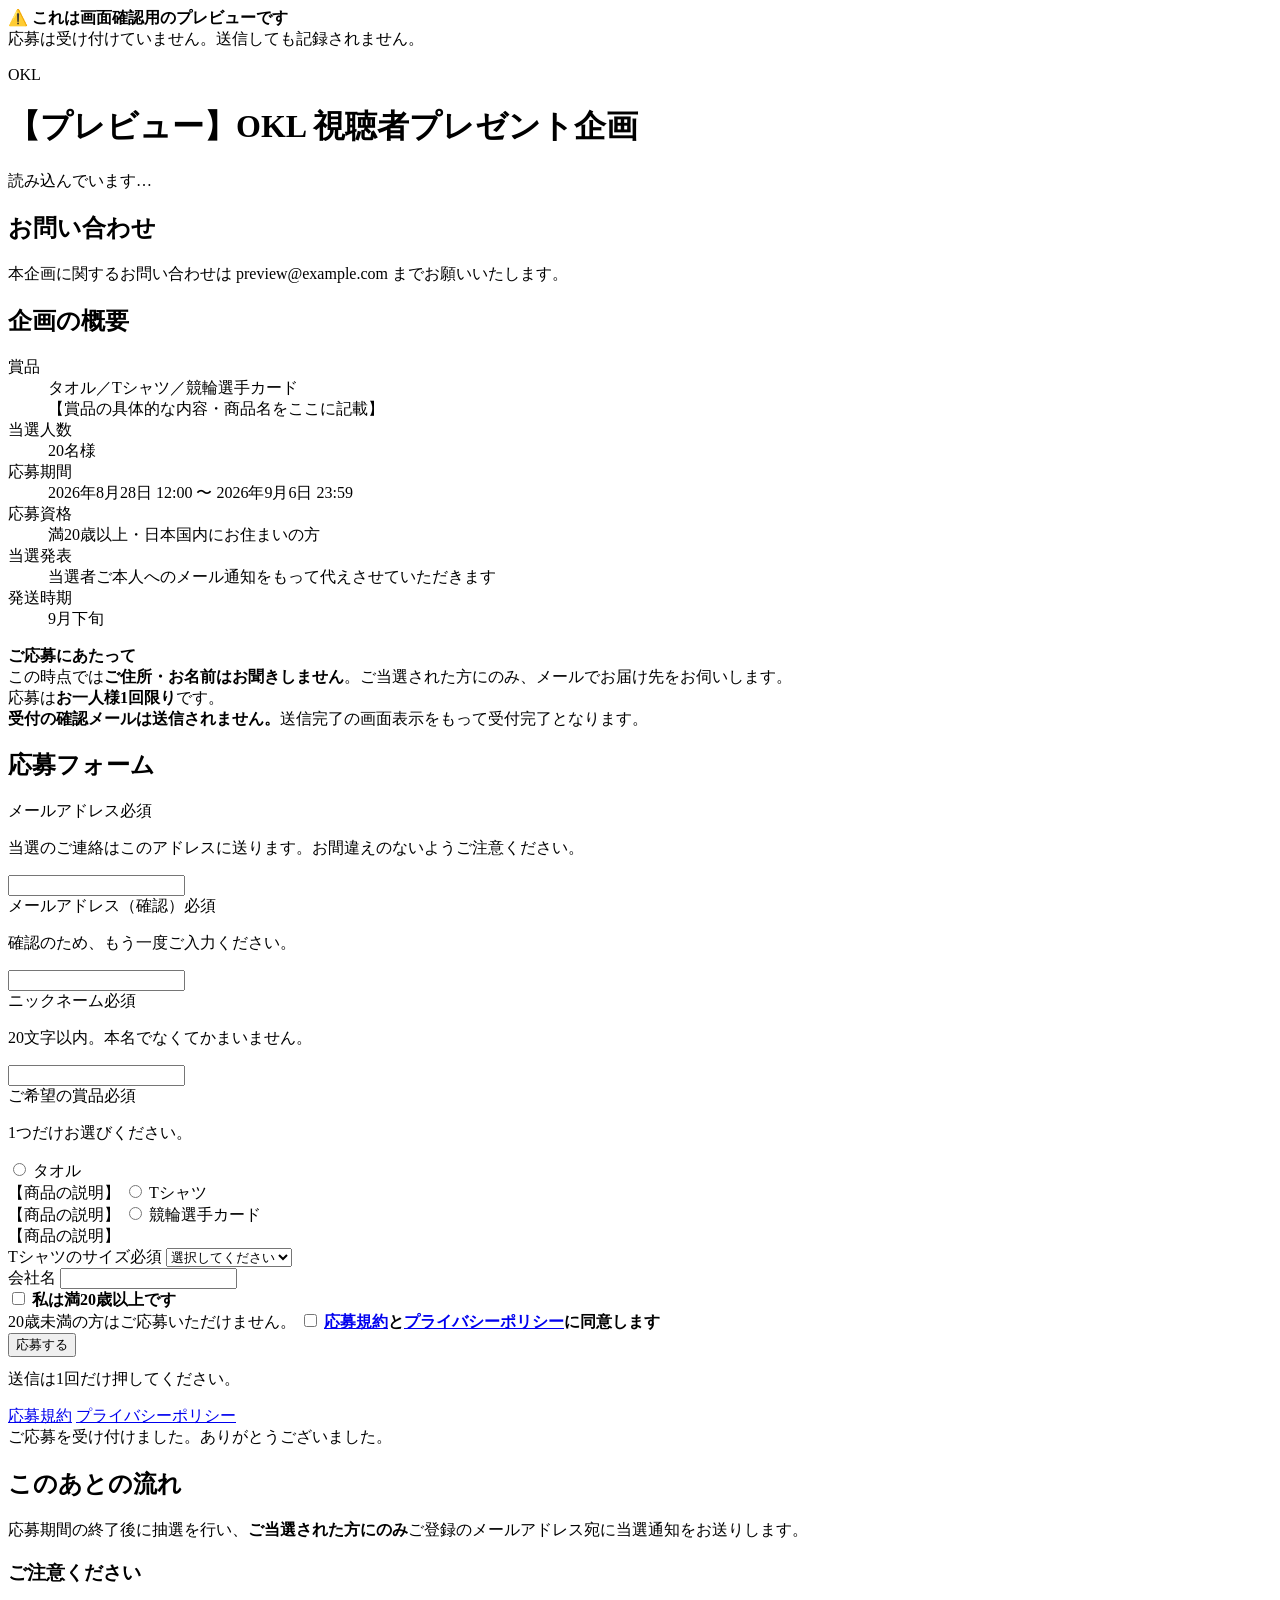
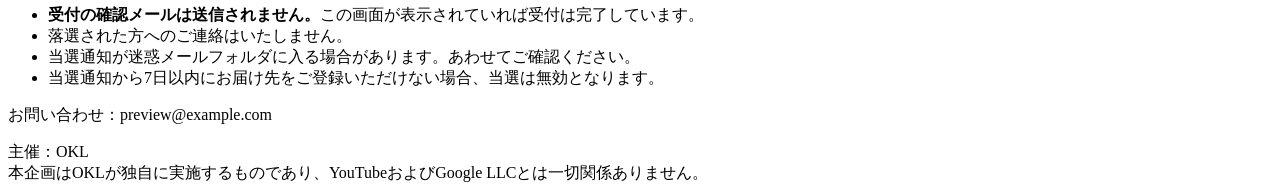
==== index.html @ bd2b7a3a "Add index.html" ====
<!DOCTYPE html>
<html lang="ja">
<head>
<meta charset="UTF-8">
<meta name="viewport" content="width=device-width, initial-scale=1">
<meta name="robots" content="noindex">
<title>視聴者プレゼント企画 応募ページ｜OKL</title>
<link rel="stylesheet" href="style.css">
</head>
<body>

<header>
  <div class="wrap">
    <p class="brand">OKL</p>
    <h1 id="pageTitle">視聴者プレゼント企画</h1>
  </div>
</header>

<div class="wrap">

  <!-- 読み込み中 -->
  <div id="loading" class="card center">
    <p>読み込んでいます…</p>
  </div>

  <!-- 受付期間外 -->
  <div id="closedArea" class="hidden">
    <div id="closedMsg" class="msg info"></div>
    <div class="card">
      <h2>お問い合わせ</h2>
      <p class="small">本企画に関するお問い合わせは <span id="contactClosed">事務局</span> までお願いいたします。</p>
    </div>
  </div>

  <!-- 応募フォーム -->
  <div id="formArea" class="hidden">

    <div class="card">
      <h2>企画の概要</h2>
      <dl class="spec">
        <div><dt>賞品</dt><dd>
          タオル／Tシャツ／競輪選手カード<br>
          <span class="small">【賞品の具体的な内容・商品名をここに記載】</span>
        </dd></div>
        <div><dt>当選人数</dt><dd><span id="specWinners">20</span>名様</dd></div>
        <div><dt>応募期間</dt><dd><span id="specPeriod"></span></dd></div>
        <div><dt>応募資格</dt><dd>満20歳以上・日本国内にお住まいの方</dd></div>
        <div><dt>当選発表</dt><dd>当選者ご本人へのメール通知をもって代えさせていただきます</dd></div>
        <div><dt>発送時期</dt><dd id="specShip">当選者確定後、順次発送いたします</dd></div>
      </dl>
    </div>

    <div class="notice">
      <strong>ご応募にあたって</strong><br>
      この時点では<strong>ご住所・お名前はお聞きしません</strong>。ご当選された方にのみ、メールでお届け先をお伺いします。<br>
      応募は<strong>お一人様1回限り</strong>です。<br>
      <strong>受付の確認メールは送信されません。</strong>送信完了の画面表示をもって受付完了となります。
    </div>

    <form id="applyForm" class="card" novalidate>
      <h2>応募フォーム</h2>

      <div id="formError" class="msg error hidden"></div>

      <div class="field">
        <label class="q" for="email">メールアドレス<span class="req">必須</span></label>
        <p class="hint">当選のご連絡はこのアドレスに送ります。お間違えのないようご注意ください。</p>
        <input type="email" id="email" name="email" autocomplete="email" inputmode="email" required>
      </div>

      <div class="field">
        <label class="q" for="email2">メールアドレス（確認）<span class="req">必須</span></label>
        <p class="hint">確認のため、もう一度ご入力ください。</p>
        <input type="email" id="email2" name="email2" autocomplete="off" inputmode="email" required>
      </div>

      <div class="field">
        <label class="q" for="nickname">ニックネーム<span class="req">必須</span></label>
        <p class="hint">20文字以内。本名でなくてかまいません。</p>
        <input type="text" id="nickname" name="nickname" maxlength="20" required>
      </div>

      <div class="field">
        <span class="q">ご希望の賞品<span class="req">必須</span></span>
        <p class="hint">1つだけお選びください。</p>
        <div class="choices">
          <label class="choice">
            <input type="radio" name="prize" value="タオル" required>
            <span><span class="label">タオル</span><br><span class="sub">【商品の説明】</span></span>
          </label>
          <label class="choice">
            <input type="radio" name="prize" value="Tシャツ">
            <span><span class="label">Tシャツ</span><br><span class="sub">【商品の説明】</span></span>
          </label>
          <label class="choice">
            <input type="radio" name="prize" value="カード">
            <span><span class="label">競輪選手カード</span><br><span class="sub">【商品の説明】</span></span>
          </label>
        </div>
      </div>

      <div class="field hidden" id="sizeField">
        <label class="q" for="size">Tシャツのサイズ<span class="req">必須</span></label>
        <select id="size" name="size">
          <option value="">選択してください</option>
        </select>
      </div>

      <!-- bot対策：人間には見えない欄。入力があれば機械とみなす -->
      <div class="hp" aria-hidden="true">
        <label for="company">会社名</label>
        <input type="text" id="company" name="company" tabindex="-1" autocomplete="off">
      </div>

      <div class="field">
        <label class="agree">
          <input type="checkbox" id="ageOk" required>
          <span><strong>私は満20歳以上です</strong><br>
          <span class="small">20歳未満の方はご応募いただけません。</span></span>
        </label>
        <label class="agree">
          <input type="checkbox" id="agree" required>
          <span><strong><a href="kiyaku.html" target="_blank" rel="noopener">応募規約</a>と<a href="privacy.html" target="_blank" rel="noopener">プライバシーポリシー</a>に同意します</strong></span>
        </label>
      </div>

      <button type="submit" class="btn" id="submitBtn">応募する</button>
      <p class="small center" style="margin-top:12px">送信は1回だけ押してください。</p>
    </form>

    <div class="links">
      <a href="kiyaku.html">応募規約</a>
      <a href="privacy.html">プライバシーポリシー</a>
    </div>
  </div>

  <!-- 応募完了 -->
  <div id="doneArea" class="hidden">
    <div class="msg done">ご応募を受け付けました。ありがとうございました。</div>
    <div class="card">
      <h2>このあとの流れ</h2>
      <p>応募期間の終了後に抽選を行い、<strong>ご当選された方にのみ</strong>ご登録のメールアドレス宛に当選通知をお送りします。</p>
      <h3>ご注意ください</h3>
      <ul>
        <li><strong>受付の確認メールは送信されません。</strong>この画面が表示されていれば受付は完了しています。</li>
        <li>落選された方へのご連絡はいたしません。</li>
        <li>当選通知が迷惑メールフォルダに入る場合があります。あわせてご確認ください。</li>
        <li>当選通知から<span id="doneDeadline">7</span>日以内にお届け先をご登録いただけない場合、当選は無効となります。</li>
      </ul>
      <p class="small">お問い合わせ：<span id="contactDone">事務局</span></p>
    </div>
  </div>

</div>

<footer>
  <div class="wrap">
    主催：OKL<br>
    本企画はOKLが独自に実施するものであり、YouTubeおよびGoogle LLCとは一切関係ありません。
  </div>
</footer>

<script src="config.js"></script>
<script src="app.js"></script>
</body>
</html>
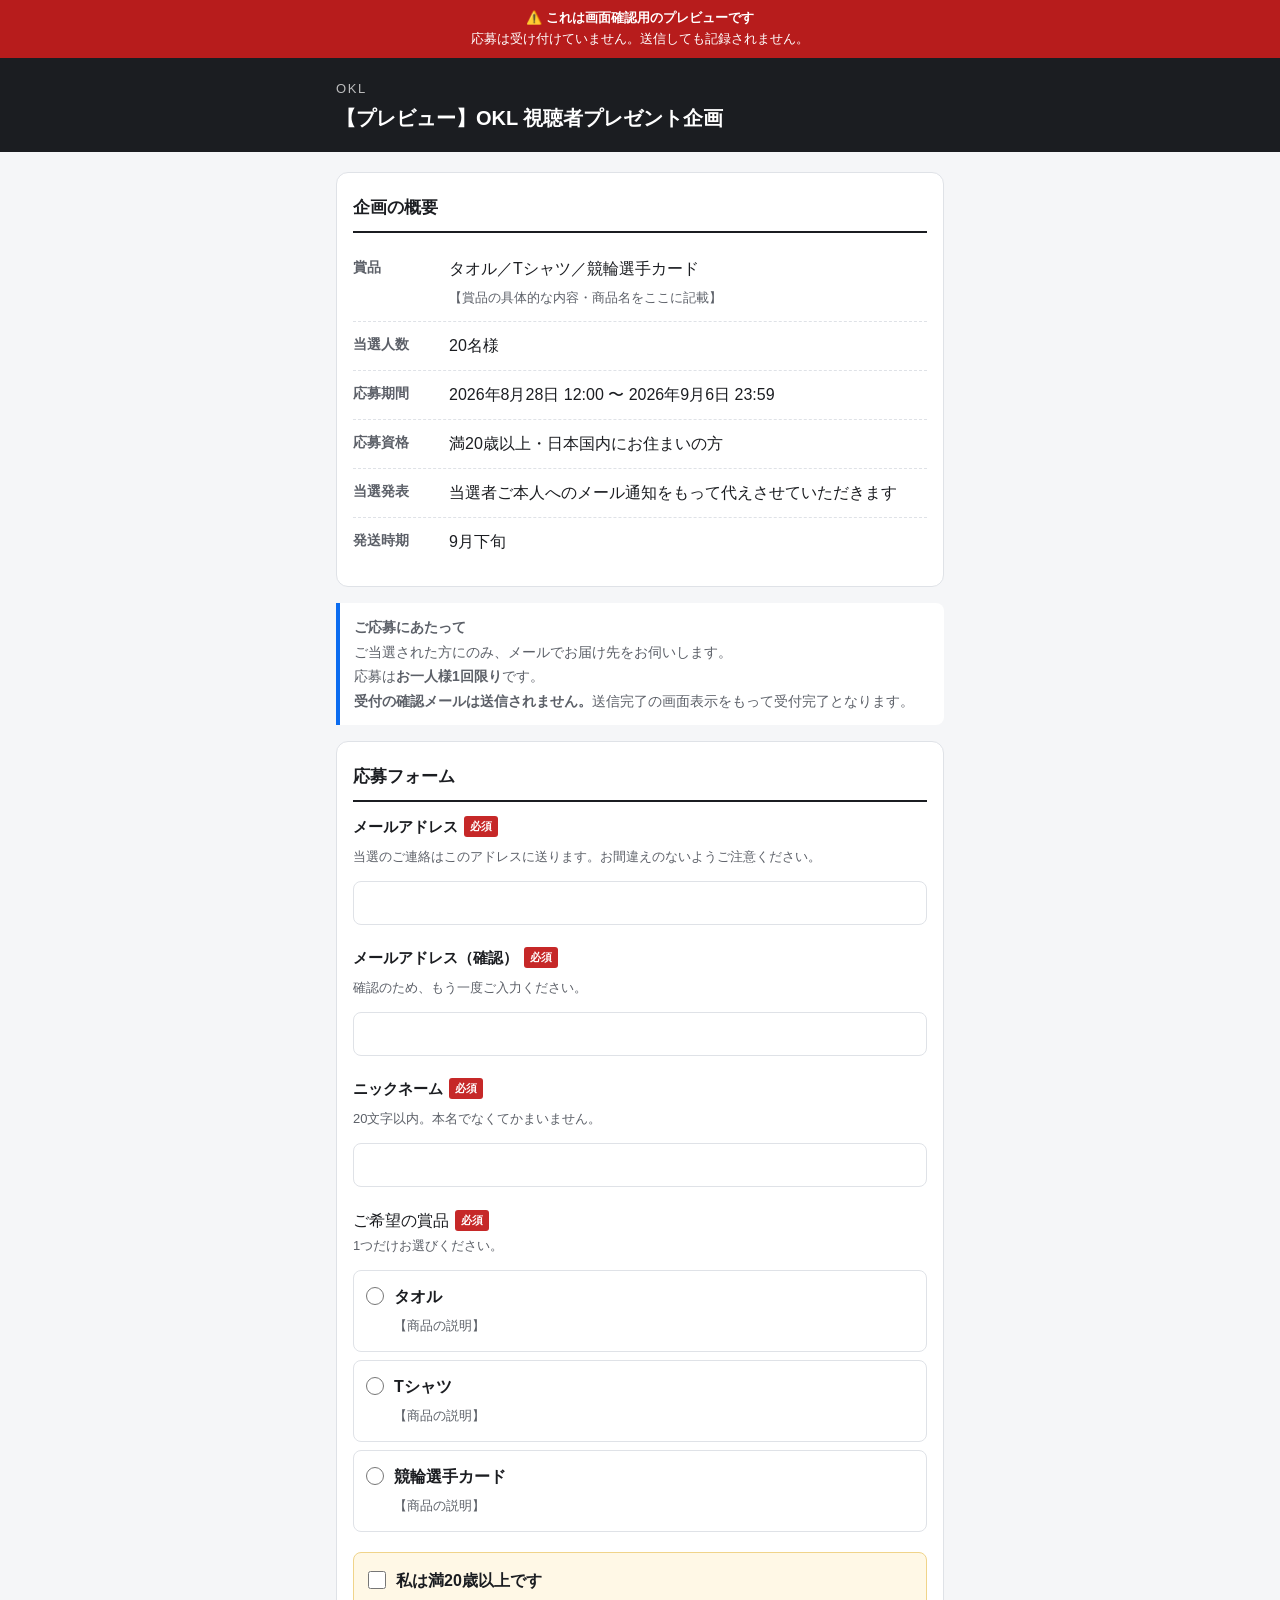
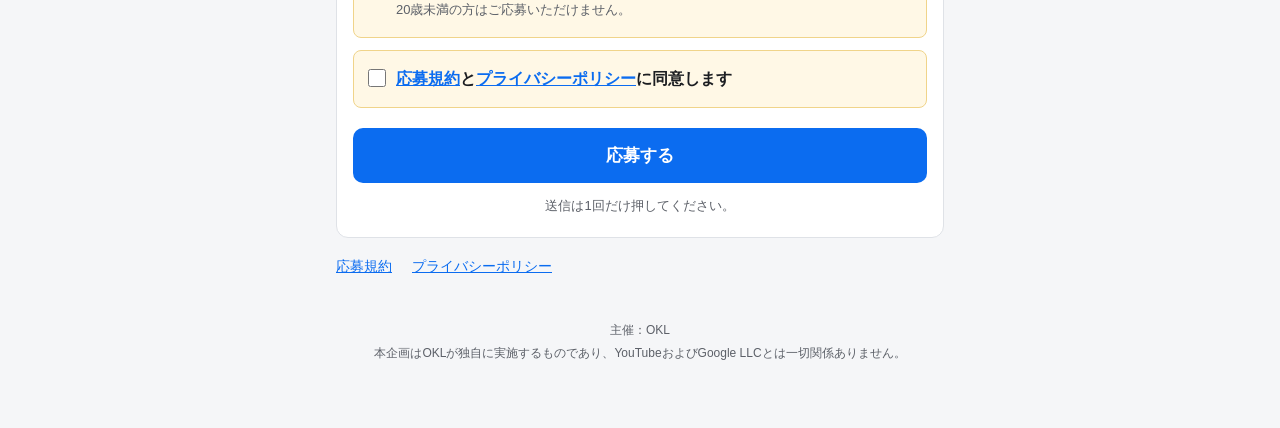
==== commit 8d0ca370: "Remove first sentence from application notice" ====
--- a/index.html
+++ b/index.html
@@ -52,7 +52,7 @@
 
     <div class="notice">
       <strong>ご応募にあたって</strong><br>
-      この時点では<strong>ご住所・お名前はお聞きしません</strong>。ご当選された方にのみ、メールでお届け先をお伺いします。<br>
+      ご当選された方にのみ、メールでお届け先をお伺いします。<br>
       応募は<strong>お一人様1回限り</strong>です。<br>
       <strong>受付の確認メールは送信されません。</strong>送信完了の画面表示をもって受付完了となります。
     </div>
--- a/style.css
+++ b/style.css
@@ -0,0 +1,273 @@
+/* OKL 視聴者プレゼント企画 応募サイト — 共通スタイル（スマホ優先） */
+
+:root {
+  --bg: #f5f6f8;
+  --card: #ffffff;
+  --ink: #1b1d21;
+  --ink-sub: #5c6068;
+  --line: #dfe2e7;
+  --accent: #0b6cf0;
+  --accent-dark: #084fb0;
+  --danger: #c62828;
+  --ok: #1b7a3d;
+  --radius: 12px;
+}
+
+* { box-sizing: border-box; }
+
+html { -webkit-text-size-adjust: 100%; }
+
+body {
+  margin: 0;
+  padding: 0 0 64px;
+  background: var(--bg);
+  color: var(--ink);
+  font-family: -apple-system, BlinkMacSystemFont, "Hiragino Sans", "Noto Sans JP",
+    "Yu Gothic UI", Meiryo, sans-serif;
+  font-size: 16px;
+  line-height: 1.75;
+}
+
+.wrap {
+  max-width: 640px;
+  margin: 0 auto;
+  padding: 0 16px;
+}
+
+/* ヘッダー */
+header {
+  background: var(--ink);
+  color: #fff;
+  padding: 20px 0;
+  margin-bottom: 20px;
+}
+header .wrap { display: block; }
+header .brand {
+  font-size: 13px;
+  letter-spacing: .12em;
+  opacity: .7;
+  margin: 0 0 4px;
+}
+header h1 {
+  font-size: 20px;
+  margin: 0;
+  line-height: 1.4;
+}
+
+/* カード */
+.card {
+  background: var(--card);
+  border: 1px solid var(--line);
+  border-radius: var(--radius);
+  padding: 20px 16px;
+  margin-bottom: 16px;
+}
+.card h2 {
+  font-size: 17px;
+  margin: 0 0 12px;
+  padding-bottom: 8px;
+  border-bottom: 2px solid var(--ink);
+}
+.card h3 {
+  font-size: 15px;
+  margin: 20px 0 6px;
+}
+.card p { margin: 0 0 12px; }
+.card p:last-child { margin-bottom: 0; }
+
+/* 概要の定義リスト */
+dl.spec { margin: 0; }
+dl.spec div {
+  display: flex;
+  gap: 12px;
+  padding: 10px 0;
+  border-bottom: 1px dashed var(--line);
+}
+dl.spec div:last-child { border-bottom: none; }
+dl.spec dt {
+  flex: 0 0 84px;
+  font-weight: 700;
+  font-size: 14px;
+  color: var(--ink-sub);
+}
+dl.spec dd { margin: 0; flex: 1; }
+
+/* フォーム */
+.field { margin-bottom: 20px; }
+.field > label.q {
+  display: block;
+  font-weight: 700;
+  font-size: 15px;
+  margin-bottom: 6px;
+}
+.req {
+  display: inline-block;
+  background: var(--danger);
+  color: #fff;
+  font-size: 11px;
+  font-weight: 700;
+  border-radius: 3px;
+  padding: 1px 6px;
+  margin-left: 6px;
+  vertical-align: 2px;
+}
+.hint {
+  font-size: 13px;
+  color: var(--ink-sub);
+  margin: 4px 0 8px;
+}
+
+input[type="text"],
+input[type="email"],
+input[type="tel"],
+select,
+textarea {
+  width: 100%;
+  padding: 12px;
+  font-size: 16px; /* 16px未満だとiOSで拡大される */
+  font-family: inherit;
+  color: var(--ink);
+  background: #fff;
+  border: 1px solid var(--line);
+  border-radius: 8px;
+}
+input:focus, select:focus, textarea:focus {
+  outline: 2px solid var(--accent);
+  outline-offset: 1px;
+  border-color: var(--accent);
+}
+
+/* ラジオ・チェック */
+.choices { display: grid; gap: 8px; }
+.choice {
+  display: flex;
+  align-items: flex-start;
+  gap: 10px;
+  padding: 12px;
+  border: 1px solid var(--line);
+  border-radius: 8px;
+  cursor: pointer;
+  background: #fff;
+}
+.choice:has(input:checked) {
+  border-color: var(--accent);
+  background: #eef5ff;
+}
+.choice input { margin: 4px 0 0; flex: 0 0 auto; width: 18px; height: 18px; }
+.choice .label { font-weight: 700; }
+.choice .sub { font-size: 13px; color: var(--ink-sub); font-weight: 400; }
+
+.agree {
+  display: flex;
+  align-items: flex-start;
+  gap: 10px;
+  padding: 14px;
+  background: #fff8e6;
+  border: 1px solid #f0d48a;
+  border-radius: 8px;
+  margin-bottom: 12px;
+  cursor: pointer;
+}
+.agree input { margin: 4px 0 0; width: 18px; height: 18px; flex: 0 0 auto; }
+
+/* honeypot：人間には見えない。botだけが埋める */
+.hp {
+  position: absolute;
+  left: -9999px;
+  width: 1px;
+  height: 1px;
+  overflow: hidden;
+}
+
+/* ボタン */
+.btn {
+  display: block;
+  width: 100%;
+  padding: 16px;
+  font-size: 17px;
+  font-weight: 700;
+  font-family: inherit;
+  color: #fff;
+  background: var(--accent);
+  border: none;
+  border-radius: 10px;
+  cursor: pointer;
+}
+.btn:hover:not(:disabled) { background: var(--accent-dark); }
+.btn:disabled { background: #a9b0ba; cursor: not-allowed; }
+
+/* メッセージ */
+.msg {
+  padding: 14px;
+  border-radius: 8px;
+  margin-bottom: 16px;
+  font-weight: 700;
+}
+.msg.error { background: #fdecea; border: 1px solid #f5c2be; color: var(--danger); }
+.msg.info  { background: #eef5ff; border: 1px solid #bcd7fb; color: var(--accent-dark); }
+.msg.done  { background: #e8f6ec; border: 1px solid #b4dfc2; color: var(--ok); }
+
+.notice {
+  font-size: 14px;
+  color: var(--ink-sub);
+  background: #fff;
+  border-left: 4px solid var(--accent);
+  padding: 12px 14px;
+  border-radius: 0 8px 8px 0;
+  margin-bottom: 16px;
+}
+
+/* 規約・PPの本文 */
+.doc { font-size: 15px; }
+.doc h2 { font-size: 16px; margin-top: 28px; }
+.doc h2:first-of-type { margin-top: 0; }
+.doc ol, .doc ul { padding-left: 1.4em; margin: 0 0 12px; }
+.doc li { margin-bottom: 6px; }
+.doc table {
+  width: 100%;
+  border-collapse: collapse;
+  margin: 0 0 12px;
+  font-size: 14px;
+}
+.doc th, .doc td {
+  border: 1px solid var(--line);
+  padding: 8px;
+  text-align: left;
+  vertical-align: top;
+}
+.doc th { background: #f0f2f5; white-space: nowrap; }
+.table-scroll { overflow-x: auto; }
+
+/* リンク・フッター */
+a { color: var(--accent); }
+.links {
+  display: flex;
+  flex-wrap: wrap;
+  gap: 8px 20px;
+  font-size: 14px;
+  margin-bottom: 16px;
+}
+footer {
+  text-align: center;
+  font-size: 12px;
+  color: var(--ink-sub);
+  padding: 24px 16px 0;
+  line-height: 1.9;
+}
+
+.center { text-align: center; }
+.hidden { display: none !important; }
+.small { font-size: 13px; color: var(--ink-sub); }
+
+/* プレビュー中の警告バー（GAS_URL を設定すると自動的に出なくなる） */
+#previewBar {
+  position: sticky;
+  top: 0;
+  z-index: 100;
+  background: #b71c1c;
+  color: #fff;
+  text-align: center;
+  font-size: 13px;
+  line-height: 1.6;
+  padding: 8px 12px;
+}
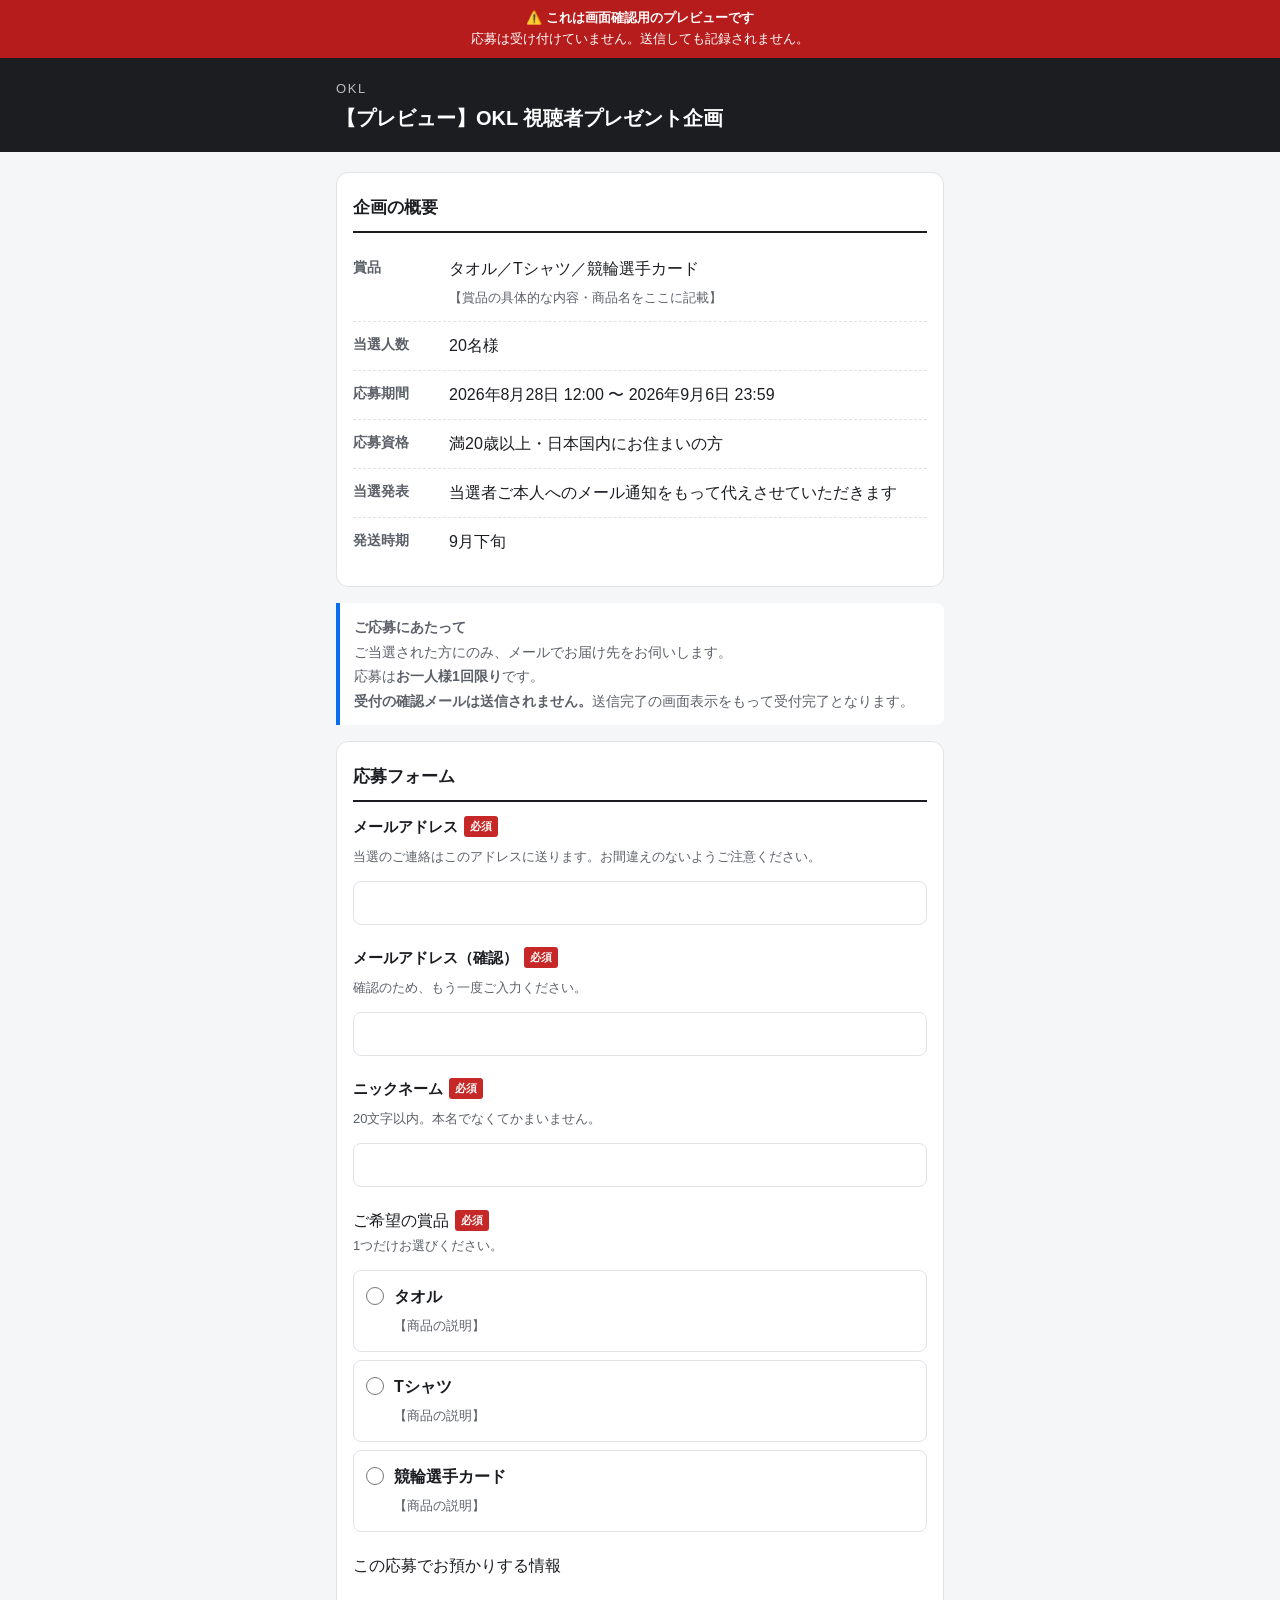
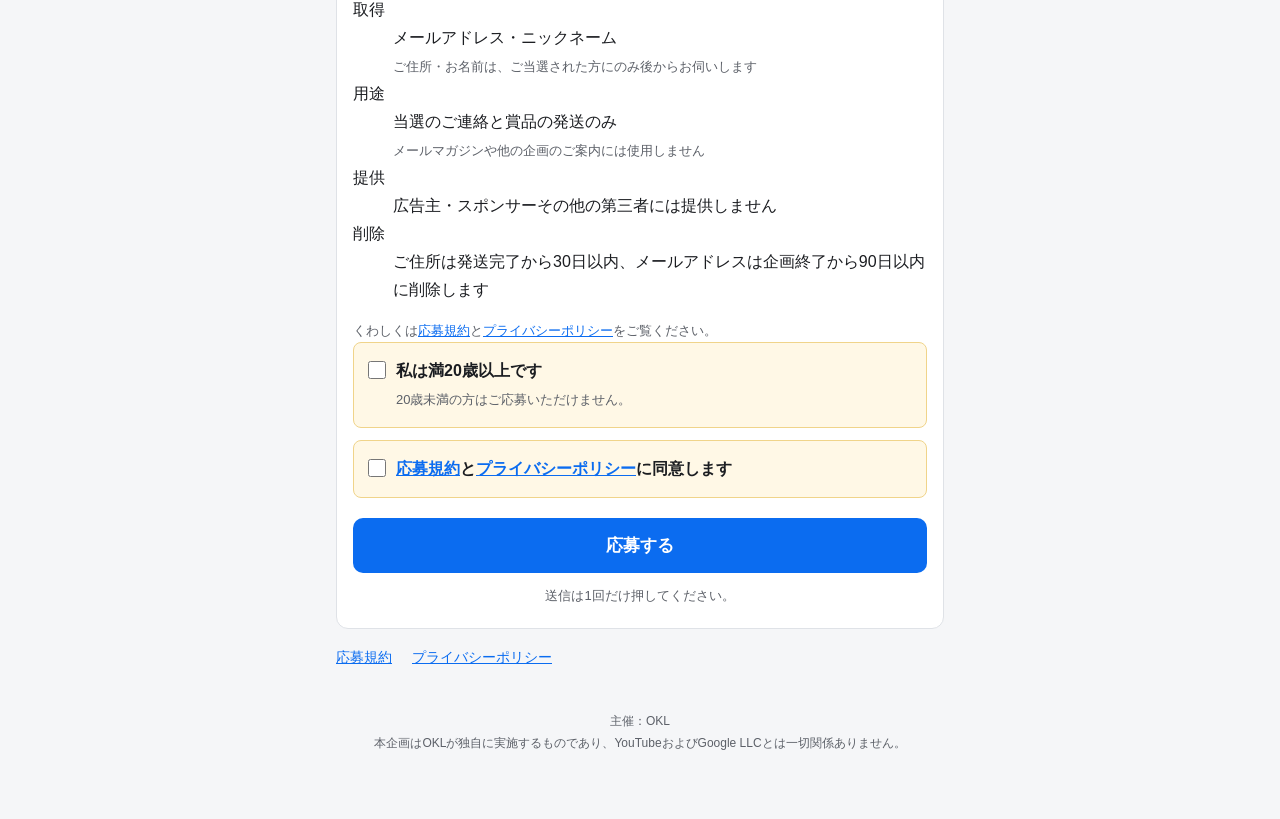
==== commit 72d6d15b: "Show privacy key points above the consent checkbox" ====
--- a/index.html
+++ b/index.html
@@ -113,6 +113,33 @@
       </div>
 
       <div class="field">
+        <!-- 同意チェックの直前に要点を出す。規約・PPを開かなくても
+             「何を取る・何に使う・いつ消す」が分かるようにするため -->
+        <div class="consent">
+          <p class="cs-title">この応募でお預かりする情報</p>
+          <dl>
+            <div>
+              <dt>取得</dt>
+              <dd>メールアドレス・ニックネーム<br>
+                <span class="small">ご住所・お名前は、ご当選された方にのみ後からお伺いします</span></dd>
+            </div>
+            <div>
+              <dt>用途</dt>
+              <dd>当選のご連絡と賞品の発送のみ<br>
+                <span class="small">メールマガジンや他の企画のご案内には使用しません</span></dd>
+            </div>
+            <div>
+              <dt>提供</dt>
+              <dd>広告主・スポンサーその他の第三者には提供しません</dd>
+            </div>
+            <div>
+              <dt>削除</dt>
+              <dd>ご住所は発送完了から30日以内、メールアドレスは企画終了から90日以内に削除します</dd>
+            </div>
+          </dl>
+          <p class="small">くわしくは<a href="kiyaku.html" target="_blank" rel="noopener">応募規約</a>と<a href="privacy.html" target="_blank" rel="noopener">プライバシーポリシー</a>をご覧ください。</p>
+        </div>
+
         <label class="agree">
           <input type="checkbox" id="ageOk" required>
           <span><strong>私は満20歳以上です</strong><br>
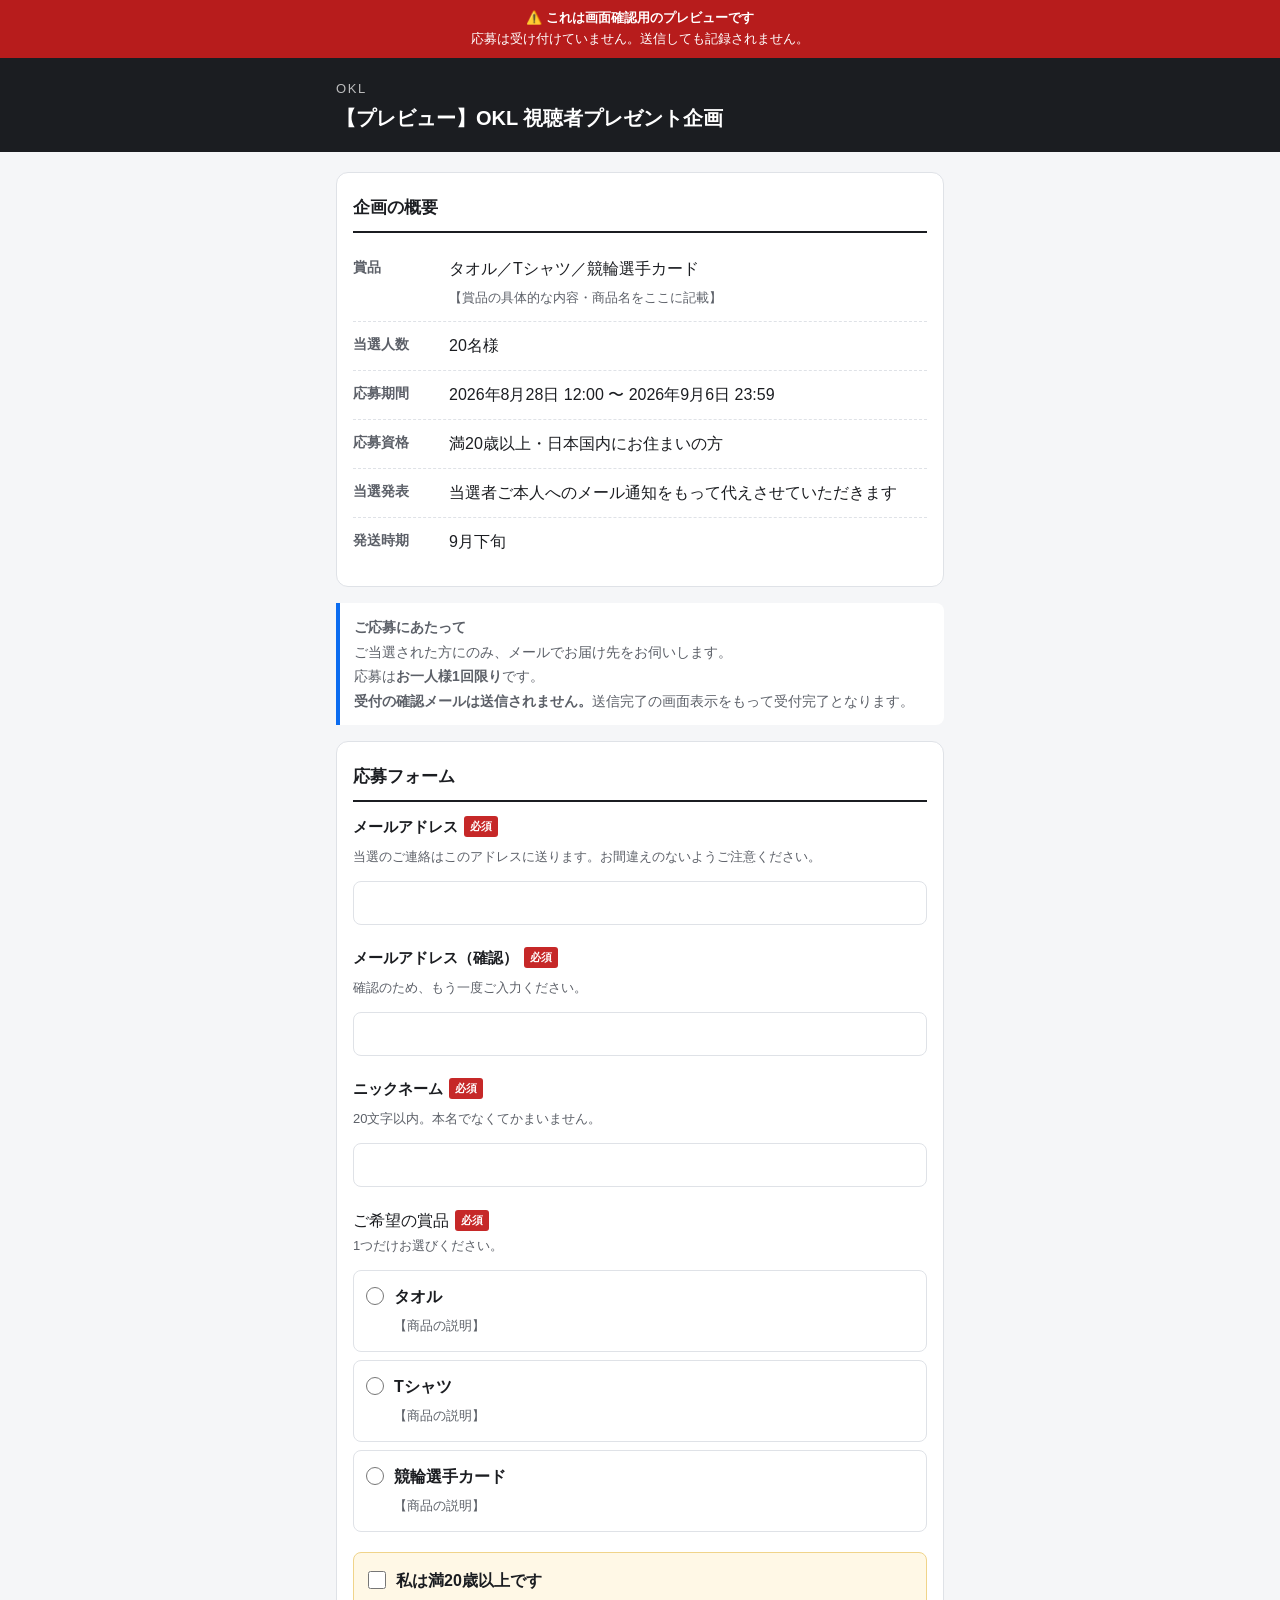
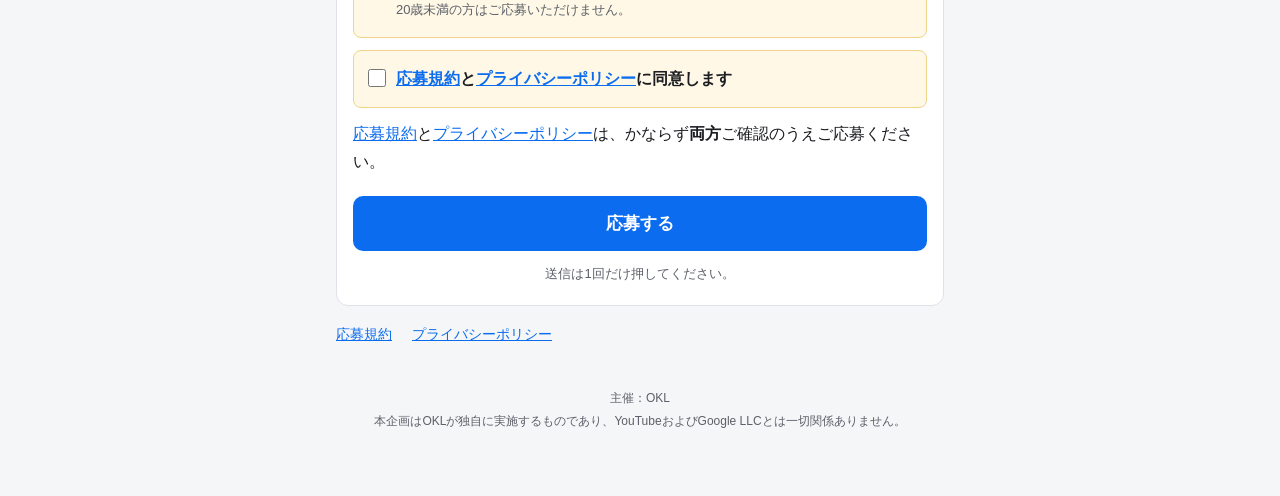
==== commit 6b21eeb8: "Replace key-points box with a note under the consent checkboxes" ====
--- a/index.html
+++ b/index.html
@@ -113,33 +113,6 @@
       </div>
 
       <div class="field">
-        <!-- 同意チェックの直前に要点を出す。規約・PPを開かなくても
-             「何を取る・何に使う・いつ消す」が分かるようにするため -->
-        <div class="consent">
-          <p class="cs-title">この応募でお預かりする情報</p>
-          <dl>
-            <div>
-              <dt>取得</dt>
-              <dd>メールアドレス・ニックネーム<br>
-                <span class="small">ご住所・お名前は、ご当選された方にのみ後からお伺いします</span></dd>
-            </div>
-            <div>
-              <dt>用途</dt>
-              <dd>当選のご連絡と賞品の発送のみ<br>
-                <span class="small">メールマガジンや他の企画のご案内には使用しません</span></dd>
-            </div>
-            <div>
-              <dt>提供</dt>
-              <dd>広告主・スポンサーその他の第三者には提供しません</dd>
-            </div>
-            <div>
-              <dt>削除</dt>
-              <dd>ご住所は発送完了から30日以内、メールアドレスは企画終了から90日以内に削除します</dd>
-            </div>
-          </dl>
-          <p class="small">くわしくは<a href="kiyaku.html" target="_blank" rel="noopener">応募規約</a>と<a href="privacy.html" target="_blank" rel="noopener">プライバシーポリシー</a>をご覧ください。</p>
-        </div>
-
         <label class="agree">
           <input type="checkbox" id="ageOk" required>
           <span><strong>私は満20歳以上です</strong><br>
@@ -149,6 +122,9 @@
           <input type="checkbox" id="agree" required>
           <span><strong><a href="kiyaku.html" target="_blank" rel="noopener">応募規約</a>と<a href="privacy.html" target="_blank" rel="noopener">プライバシーポリシー</a>に同意します</strong></span>
         </label>
+        <p class="consent-note">
+          <a href="kiyaku.html" target="_blank" rel="noopener">応募規約</a>と<a href="privacy.html" target="_blank" rel="noopener">プライバシーポリシー</a>は、かならず<strong>両方</strong>ご確認のうえご応募ください。
+        </p>
       </div>
 
       <button type="submit" class="btn" id="submitBtn">応募する</button>
--- a/style.css
+++ b/style.css
@@ -157,6 +157,48 @@
 .choice .label { font-weight: 700; }
 .choice .sub { font-size: 13px; color: var(--ink-sub); font-weight: 400; }
 
+/* 同意チェックの直前に出す要点ボックス */
+.consent {
+  border: 1px solid var(--line);
+  border-radius: 8px;
+  background: #fbfcfd;
+  padding: 14px;
+  margin-bottom: 14px;
+}
+.consent .cs-title {
+  font-weight: 700;
+  font-size: 14px;
+  margin: 0 0 10px;
+  padding-bottom: 8px;
+  border-bottom: 1px solid var(--line);
+}
+.consent dl { margin: 0 0 10px; }
+.consent dl div {
+  display: flex;
+  gap: 10px;
+  padding: 8px 0;
+  border-bottom: 1px dashed var(--line);
+}
+.consent dl div:last-child { border-bottom: none; }
+.consent dt {
+  flex: 0 0 46px;
+  font-size: 12px;
+  font-weight: 700;
+  color: #fff;
+  background: var(--ink-sub);
+  border-radius: 4px;
+  height: 22px;
+  line-height: 22px;
+  text-align: center;
+}
+.consent dd {
+  margin: 0;
+  flex: 1;
+  font-size: 14px;
+  line-height: 1.6;
+}
+.consent > p:last-child { margin: 0; }
+
 .agree {
   display: flex;
   align-items: flex-start;
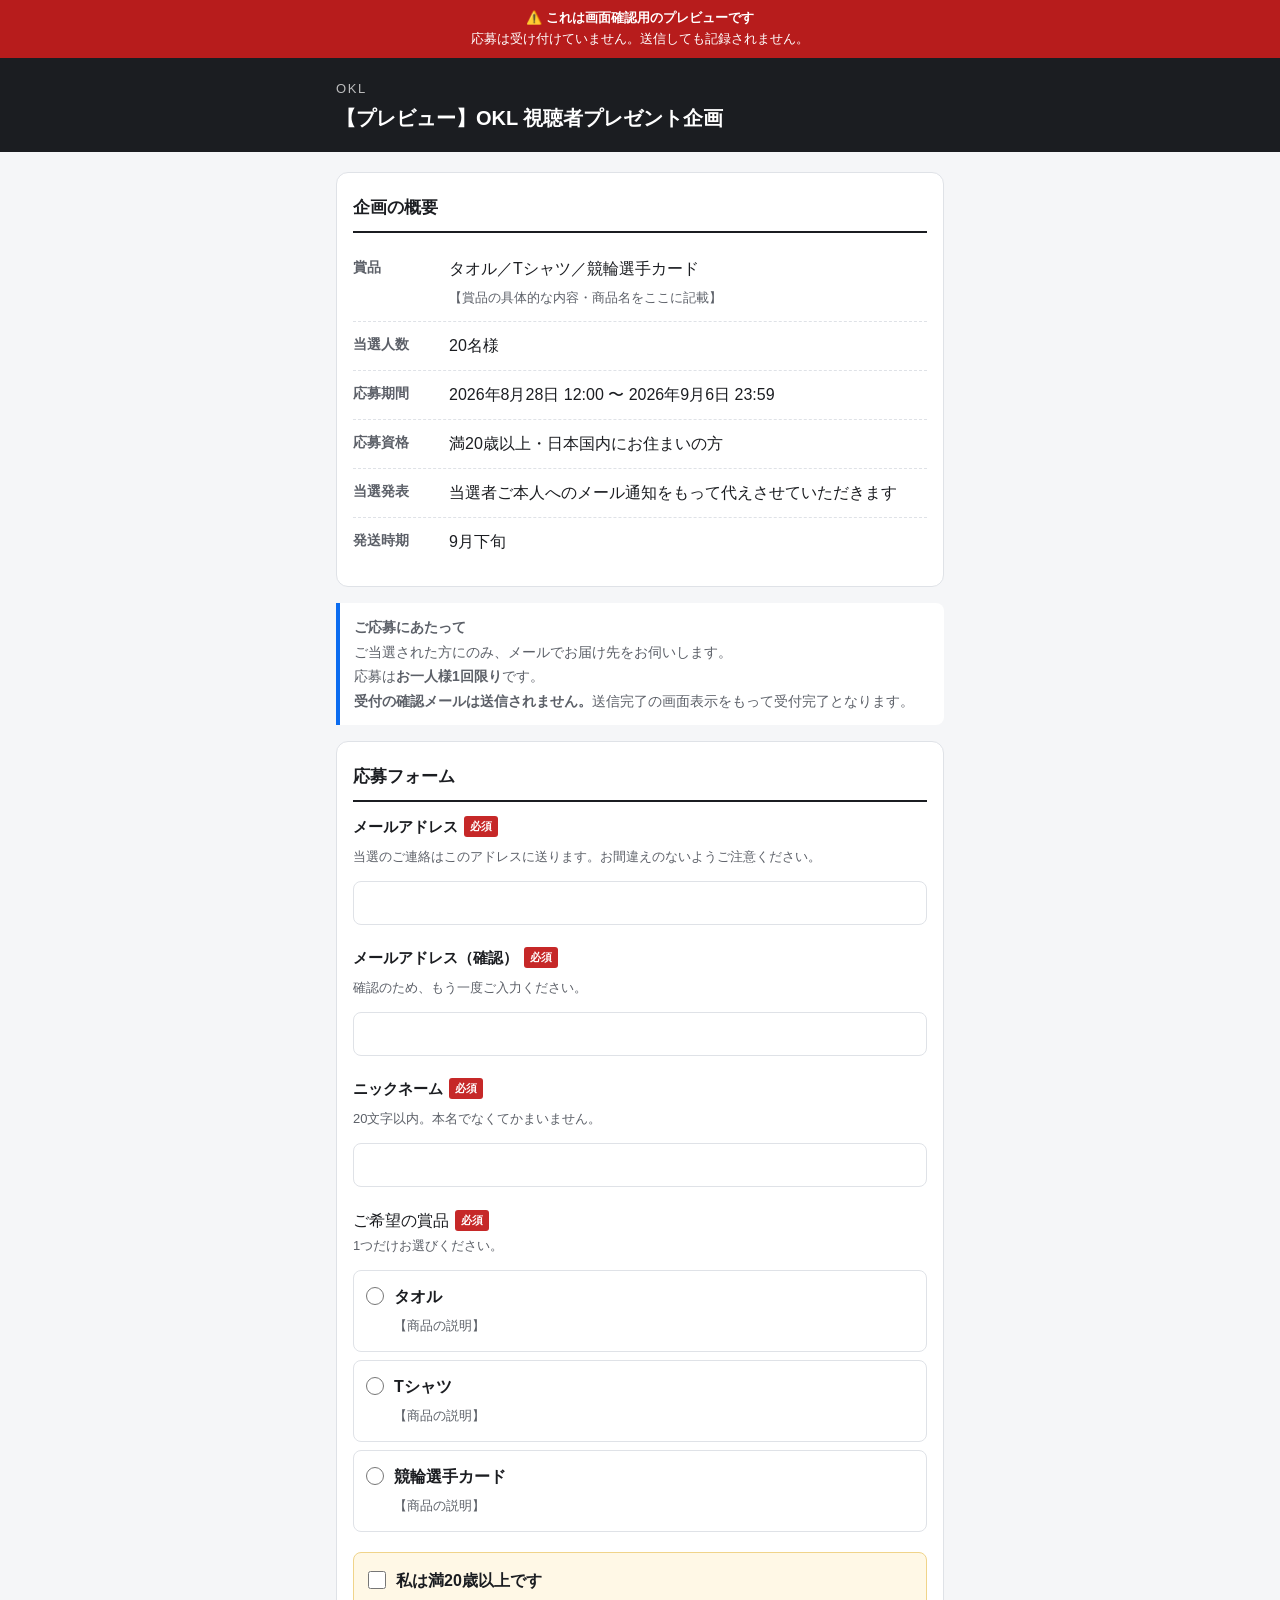
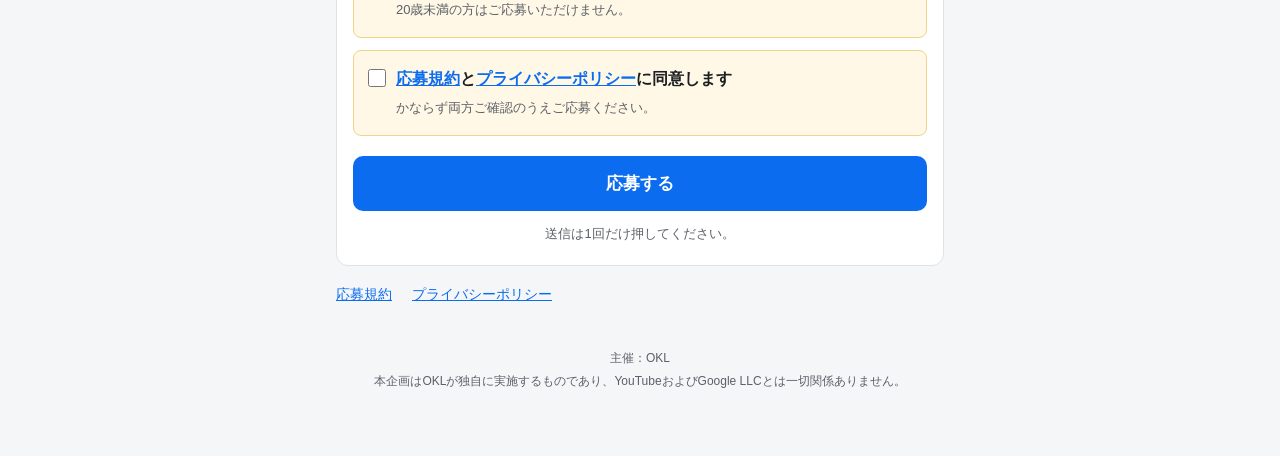
==== commit 0bc9dde1: "Move the consent note inside the agreement checkbox box" ====
--- a/index.html
+++ b/index.html
@@ -120,11 +120,9 @@
         </label>
         <label class="agree">
           <input type="checkbox" id="agree" required>
-          <span><strong><a href="kiyaku.html" target="_blank" rel="noopener">応募規約</a>と<a href="privacy.html" target="_blank" rel="noopener">プライバシーポリシー</a>に同意します</strong></span>
+          <span><strong><a href="kiyaku.html" target="_blank" rel="noopener">応募規約</a>と<a href="privacy.html" target="_blank" rel="noopener">プライバシーポリシー</a>に同意します</strong><br>
+          <span class="small">かならず両方ご確認のうえご応募ください。</span></span>
         </label>
-        <p class="consent-note">
-          <a href="kiyaku.html" target="_blank" rel="noopener">応募規約</a>と<a href="privacy.html" target="_blank" rel="noopener">プライバシーポリシー</a>は、かならず<strong>両方</strong>ご確認のうえご応募ください。
-        </p>
       </div>
 
       <button type="submit" class="btn" id="submitBtn">応募する</button>
--- a/style.css
+++ b/style.css
@@ -157,47 +157,17 @@
 .choice .label { font-weight: 700; }
 .choice .sub { font-size: 13px; color: var(--ink-sub); font-weight: 400; }
 
-/* 同意チェックの直前に出す要点ボックス */
-.consent {
-  border: 1px solid var(--line);
-  border-radius: 8px;
-  background: #fbfcfd;
+/* 同意チェックの下に出す注意書き。上のチェック欄と同じ見た目にそろえる */
+.consent-note {
   padding: 14px;
-  margin-bottom: 14px;
-}
-.consent .cs-title {
-  font-weight: 700;
-  font-size: 14px;
-  margin: 0 0 10px;
-  padding-bottom: 8px;
-  border-bottom: 1px solid var(--line);
-}
-.consent dl { margin: 0 0 10px; }
-.consent dl div {
-  display: flex;
-  gap: 10px;
-  padding: 8px 0;
-  border-bottom: 1px dashed var(--line);
-}
-.consent dl div:last-child { border-bottom: none; }
-.consent dt {
-  flex: 0 0 46px;
-  font-size: 12px;
-  font-weight: 700;
-  color: #fff;
-  background: var(--ink-sub);
-  border-radius: 4px;
-  height: 22px;
-  line-height: 22px;
-  text-align: center;
-}
-.consent dd {
+  background: #fff8e6;
+  border: 1px solid #f0d48a;
+  border-radius: 8px;
+  font-size: 16px;
+  line-height: 1.75;
+  color: var(--ink);
   margin: 0;
-  flex: 1;
-  font-size: 14px;
-  line-height: 1.6;
-}
-.consent > p:last-child { margin: 0; }
+}
 
 .agree {
   display: flex;
